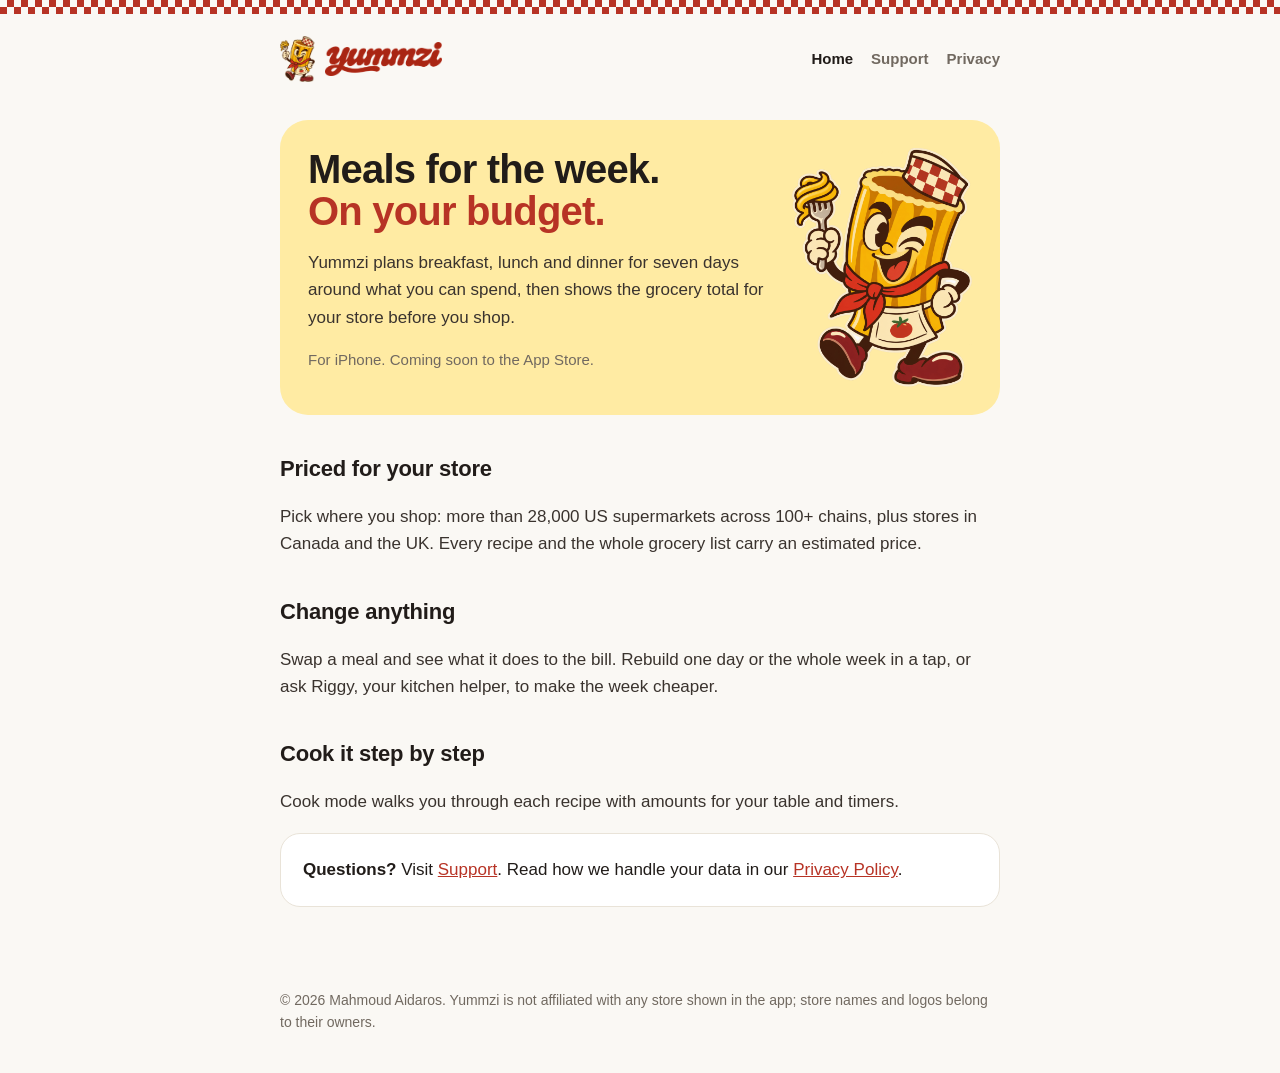
==== index.html @ 8a7d4755 "Yummzi home, support and privacy pages" ====
<!doctype html>
<html lang="en">
<head>
<meta charset="utf-8">
<meta name="viewport" content="width=device-width, initial-scale=1">
<title>Yummzi: meal plans on your budget</title>
<meta name="description" content="Yummzi plans a week of meals around your budget and shows the grocery total for your store before you shop.">
<link rel="icon" href="assets/favicon.png">
<link rel="stylesheet" href="assets/site.css">
</head>
<body>
<div class="checks"></div>
<header>
  <a class="brand" href="./"><img class="mascot" src="assets/riggy.png" alt=""><img class="word" src="assets/wordmark.png" alt="Yummzi"></a>
  <nav><a href="./" aria-current="page">Home</a><a href="support/">Support</a><a href="privacy/">Privacy</a></nav>
</header>
<main>
  <section class="hero">
    <div>
      <h1>Meals for the week.<br><span class="red">On your budget.</span></h1>
      <p>Yummzi plans breakfast, lunch and dinner for seven days around what you can spend, then shows the grocery total for your store before you shop.</p>
      <p class="muted">For iPhone. Coming soon to the App Store.</p>
    </div>
    <img src="assets/riggy.png" alt="Riggy, the Yummzi chef">
  </section>

  <h2>Priced for your store</h2>
  <p>Pick where you shop: more than 28,000 US supermarkets across 100+ chains, plus stores in Canada and the UK. Every recipe and the whole grocery list carry an estimated price.</p>

  <h2>Change anything</h2>
  <p>Swap a meal and see what it does to the bill. Rebuild one day or the whole week in a tap, or ask Riggy, your kitchen helper, to make the week cheaper.</p>

  <h2>Cook it step by step</h2>
  <p>Cook mode walks you through each recipe with amounts for your table and timers.</p>

  <div class="card">
    <strong>Questions?</strong> Visit <a href="support/">Support</a>. Read how we handle your data in our <a href="privacy/">Privacy Policy</a>.
  </div>
</main>
<footer>© 2026 Mahmoud Aidaros. Yummzi is not affiliated with any store shown in the app; store names and logos belong to their owners.</footer>
</body>
</html>
---- assets/site.css ----
:root { --bg: #FAF8F4; --card: #FFFFFF; --ink: #211C19; --muted: #716960; --red: #B73325; --butter: #FFEBA3; --line: #E9E3D8; }
* { box-sizing: border-box; }
body { margin: 0; background: var(--bg); color: var(--ink); font: 17px/1.6 -apple-system, "SF Pro Text", "Helvetica Neue", Arial, sans-serif; }
.checks { height: 14px; background-image: conic-gradient(var(--red) 25%, #FAF8F4 0 50%, var(--red) 0 75%, #FAF8F4 0); background-size: 14px 14px; }
header { display: flex; align-items: center; justify-content: space-between; gap: 16px; max-width: 760px; margin: 0 auto; padding: 22px 20px 8px; }
header a.brand { display: flex; align-items: center; gap: 10px; text-decoration: none; }
header img.mascot { height: 46px; }
header img.word { height: 34px; }
nav { display: flex; gap: 18px; font-size: 15px; }
nav a { color: var(--muted); text-decoration: none; font-weight: 600; }
nav a:hover, nav a[aria-current="page"] { color: var(--ink); }
main { max-width: 760px; margin: 0 auto; padding: 8px 20px 64px; }
h1 { font-size: 40px; line-height: 1.05; letter-spacing: -0.02em; margin: 28px 0 10px; }
h2 { font-size: 22px; letter-spacing: -0.01em; margin: 36px 0 6px; }
h3 { font-size: 17px; margin: 22px 0 4px; }
p, li { color: #3a332e; }
.muted { color: var(--muted); font-size: 15px; }
a { color: var(--red); }
.card { background: var(--card); border: 1px solid var(--line); border-radius: 20px; padding: 22px; margin: 18px 0; }
.hero { display: grid; grid-template-columns: 1fr 180px; gap: 20px; align-items: center; background: var(--butter); border-radius: 28px; padding: 28px; margin-top: 22px; }
.hero h1 { margin-top: 0; }
.hero img { width: 100%; }
.red { color: var(--red); }
form label { display: block; font-weight: 600; margin: 14px 0 6px; font-size: 15px; }
input, textarea, select { width: 100%; font: inherit; border: 1.5px solid #CFC6B8; border-radius: 14px; padding: 12px 14px; background: #fff; color: var(--ink); }
textarea { min-height: 150px; resize: vertical; }
button { margin-top: 16px; font: inherit; font-weight: 700; color: #fff; background: var(--ink); border: 0; border-radius: 999px; padding: 13px 26px; cursor: pointer; }
button[disabled] { opacity: 0.5; cursor: default; }
.note { margin-top: 12px; font-weight: 600; }
footer { max-width: 760px; margin: 0 auto; padding: 0 20px 40px; color: var(--muted); font-size: 14px; }
@media (max-width: 560px) { .hero { grid-template-columns: 1fr; } .hero img { width: 140px; } h1 { font-size: 32px; } nav { gap: 12px; } header img.word { height: 28px; } }
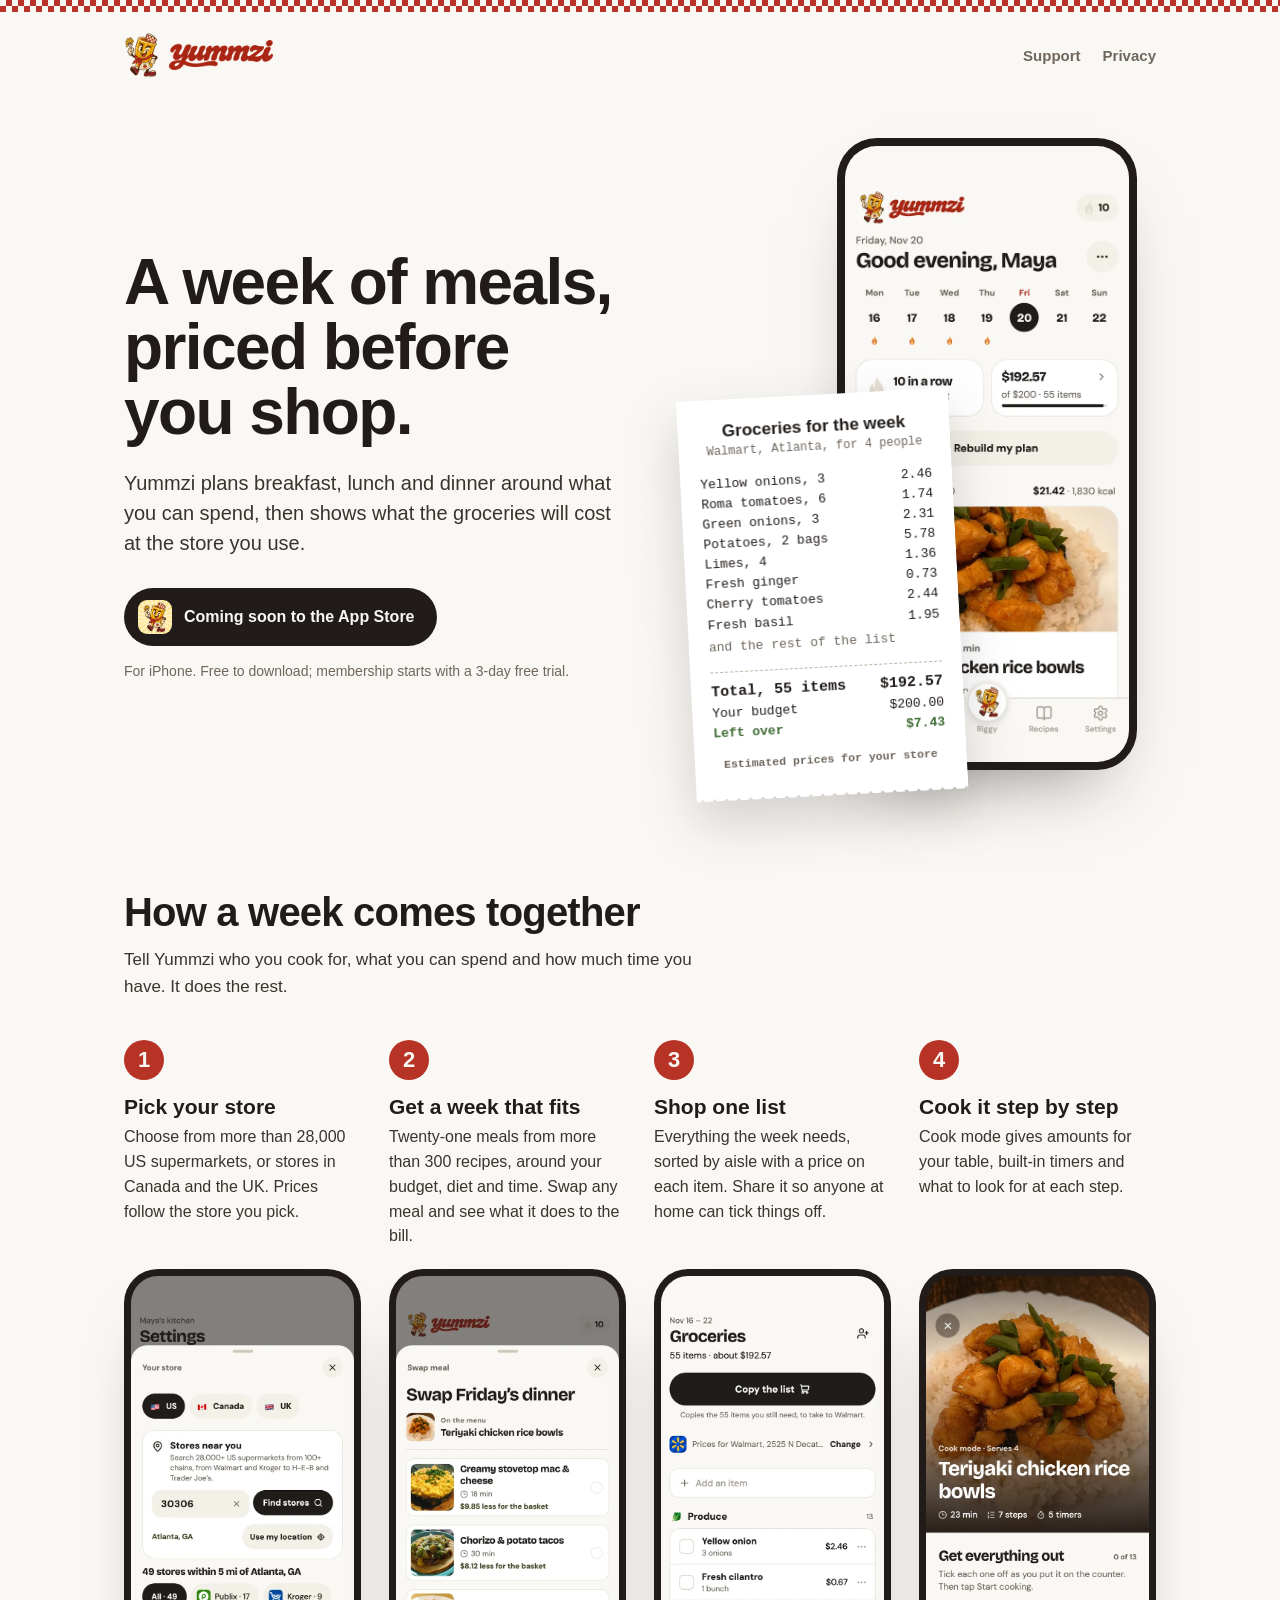
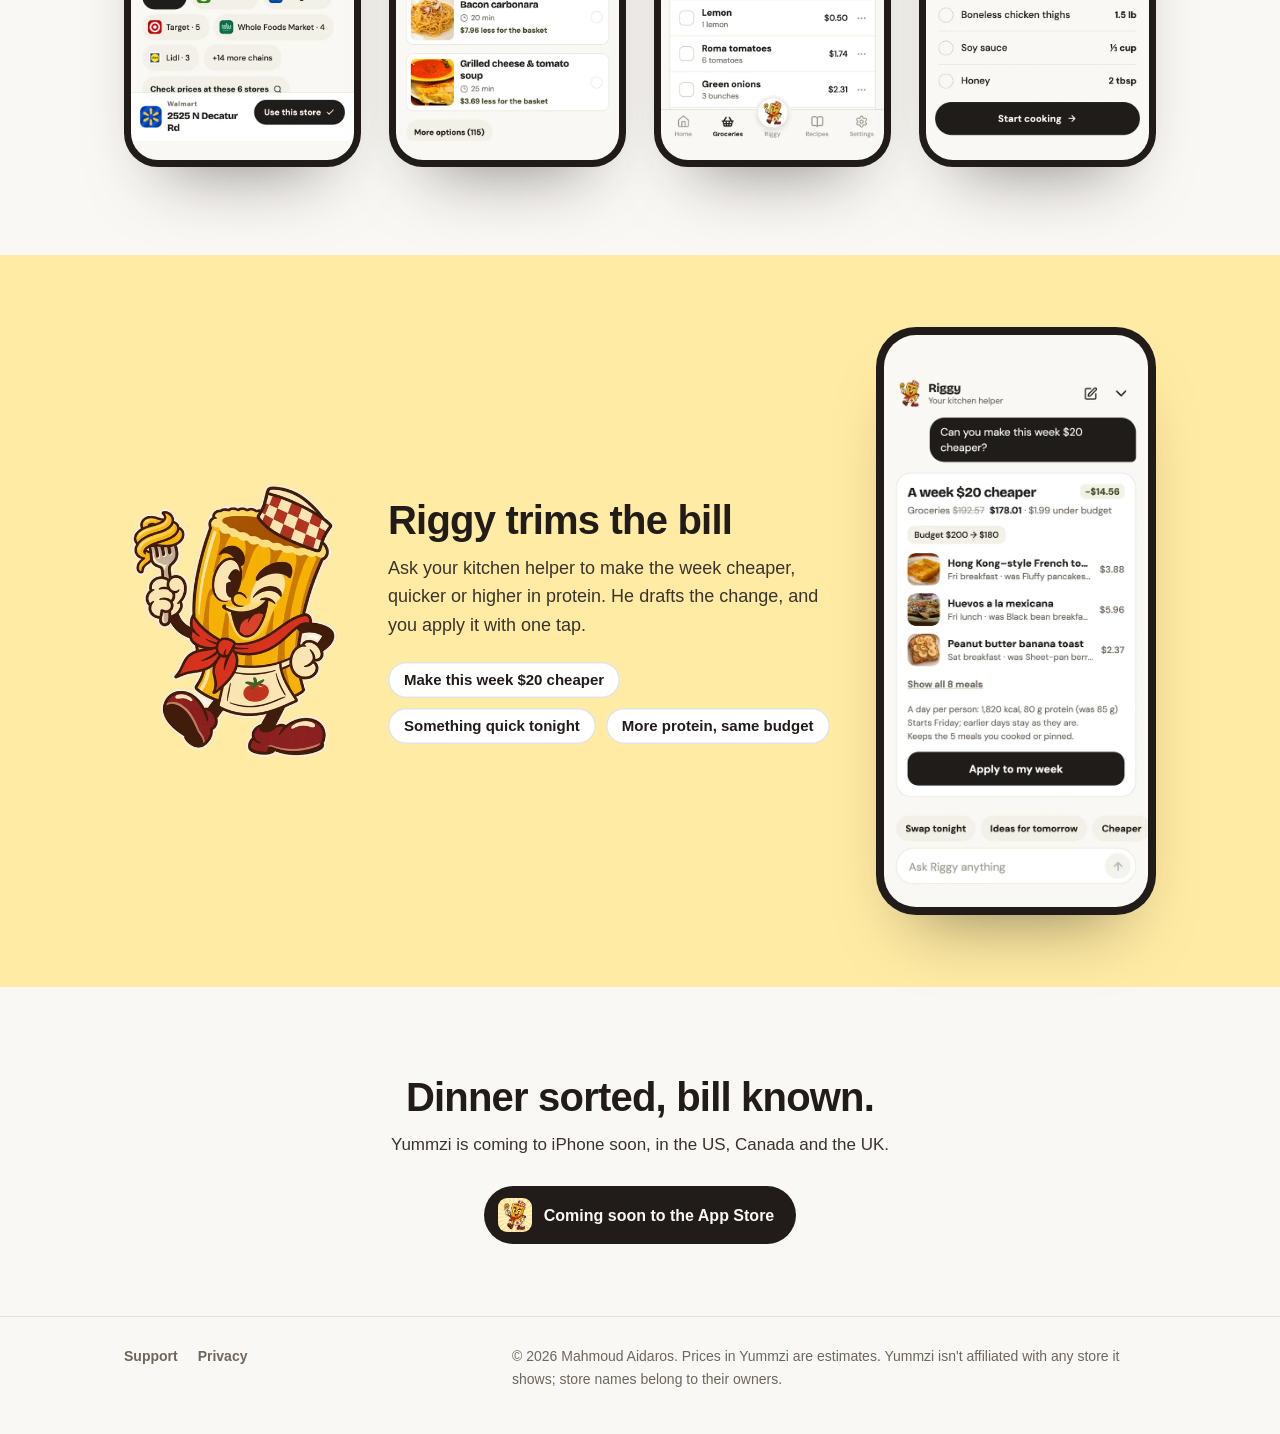
==== commit 9d72d5fd: "Redesign: receipt hero, four-step walkthrough, Riggy band; restyled support and privacy Co-Authored-" ====
--- a/index.html
+++ b/index.html
@@ -4,39 +4,117 @@
 <meta charset="utf-8">
 <meta name="viewport" content="width=device-width, initial-scale=1">
 <title>Yummzi: meal plans on your budget</title>
-<meta name="description" content="Yummzi plans a week of meals around your budget and shows the grocery total for your store before you shop.">
+<meta name="description" content="Yummzi plans a week of meals around what you can spend and shows the grocery total for your store before you shop. For iPhone.">
+<meta name="theme-color" content="#FAF8F4">
+<meta property="og:title" content="Yummzi: a week of meals, priced before you shop">
+<meta property="og:description" content="Plan a week of meals around your budget and see the grocery total for your store before you shop.">
+<meta property="og:image" content="https://mahmoudeidarous.github.io/yummzi-site/assets/og.png">
+<meta property="og:url" content="https://mahmoudeidarous.github.io/yummzi-site/">
+<meta property="og:type" content="website">
+<meta name="twitter:card" content="summary_large_image">
 <link rel="icon" href="assets/favicon.png">
+<link rel="apple-touch-icon" href="assets/icon.png">
 <link rel="stylesheet" href="assets/site.css">
 </head>
 <body>
 <div class="checks"></div>
-<header>
-  <a class="brand" href="./"><img class="mascot" src="assets/riggy.png" alt=""><img class="word" src="assets/wordmark.png" alt="Yummzi"></a>
-  <nav><a href="./" aria-current="page">Home</a><a href="support/">Support</a><a href="privacy/">Privacy</a></nav>
+<header class="bar">
+  <a class="brand" href="./"><img class="mascot" src="assets/riggy-small.png" alt="" width="35" height="46"><img class="word" src="assets/wordmark.png" alt="Yummzi" width="104" height="30"></a>
+  <nav aria-label="Site"><a href="support/">Support</a><a href="privacy/">Privacy</a></nav>
 </header>
+
 <main>
   <section class="hero">
     <div>
-      <h1>Meals for the week.<br><span class="red">On your budget.</span></h1>
-      <p>Yummzi plans breakfast, lunch and dinner for seven days around what you can spend, then shows the grocery total for your store before you shop.</p>
-      <p class="muted">For iPhone. Coming soon to the App Store.</p>
+      <h1>A week of meals, priced before you shop.</h1>
+      <p class="lede">Yummzi plans breakfast, lunch and dinner around what you can spend, then shows what the groceries will cost at the store you use.</p>
+      <span class="soon"><img src="assets/icon.png" alt="" width="34" height="34">Coming soon to the App Store</span>
+      <p class="fine">For iPhone. Free to download; membership starts with a 3-day free trial.</p>
     </div>
-    <img src="assets/riggy.png" alt="Riggy, the Yummzi chef">
+
+    <div class="stage">
+      <figure class="phone">
+        <img src="assets/shots/home.webp" alt="Yummzi's home screen: tonight's dinner, teriyaki chicken rice bowls, and the week's groceries at $192.57 of a $200 budget." width="600" height="1301" fetchpriority="high">
+      </figure>
+      <div class="receipt" role="img" aria-label="An example week's grocery receipt: 55 items, $192.57 against a $200 budget, $7.43 left over.">
+        <div class="paper">
+          <div class="head"><strong>Groceries for the week</strong><span>Walmart, Atlanta, for 4 people</span></div>
+          <dl>
+            <dt>Yellow onions, 3</dt><dd>2.46</dd>
+            <dt>Roma tomatoes, 6</dt><dd>1.74</dd>
+            <dt>Green onions, 3</dt><dd>2.31</dd>
+            <dt>Potatoes, 2 bags</dt><dd>5.78</dd>
+            <dt class="x">Limes, 4</dt><dd class="x">1.36</dd>
+            <dt class="x">Fresh ginger</dt><dd class="x">0.73</dd>
+            <dt>Cherry tomatoes</dt><dd>2.44</dd>
+            <dt>Fresh basil</dt><dd>1.95</dd>
+            <dt class="more">and the rest of the list</dt>
+            <dt class="rule"></dt>
+            <dt class="total">Total, 55 items</dt><dd class="total">$192.57</dd>
+            <dt>Your budget</dt><dd>$200.00</dd>
+            <dt class="left">Left over</dt><dd class="left">$7.43</dd>
+          </dl>
+          <p class="note">Estimated prices for your store</p>
+        </div>
+      </div>
+    </div>
   </section>
 
-  <h2>Priced for your store</h2>
-  <p>Pick where you shop: more than 28,000 US supermarkets across 100+ chains, plus stores in Canada and the UK. Every recipe and the whole grocery list carry an estimated price.</p>
+  <section class="steps" aria-labelledby="how">
+    <h2 id="how">How a week comes together</h2>
+    <p>Tell Yummzi who you cook for, what you can spend and how much time you have. It does the rest.</p>
+    <ol>
+      <li>
+        <h3>Pick your store</h3>
+        <p>Choose from more than 28,000 US supermarkets, or stores in Canada and the UK. Prices follow the store you pick.</p>
+        <figure class="phone"><img src="assets/shots/store.webp" alt="Choosing a store: 49 stores near Atlanta, from Publix to Kroger." width="600" height="1301" loading="lazy"></figure>
+      </li>
+      <li>
+        <h3>Get a week that fits</h3>
+        <p>Twenty-one meals from more than 300 recipes, around your budget, diet and time. Swap any meal and see what it does to the bill.</p>
+        <figure class="phone"><img src="assets/shots/swap.webp" alt="Swapping Friday's dinner, with how much each option saves." width="600" height="1301" loading="lazy"></figure>
+      </li>
+      <li>
+        <h3>Shop one list</h3>
+        <p>Everything the week needs, sorted by aisle with a price on each item. Share it so anyone at home can tick things off.</p>
+        <figure class="phone"><img src="assets/shots/groceries.webp" alt="The grocery list: 55 items, about $192.57, sorted by aisle." width="600" height="1301" loading="lazy"></figure>
+      </li>
+      <li>
+        <h3>Cook it step by step</h3>
+        <p>Cook mode gives amounts for your table, built-in timers and what to look for at each step.</p>
+        <figure class="phone"><img src="assets/shots/cook.webp" alt="Cook mode for teriyaki chicken rice bowls: 23 minutes, 7 steps, 5 timers." width="600" height="1301" loading="lazy"></figure>
+      </li>
+    </ol>
+  </section>
 
-  <h2>Change anything</h2>
-  <p>Swap a meal and see what it does to the bill. Rebuild one day or the whole week in a tap, or ask Riggy, your kitchen helper, to make the week cheaper.</p>
+  <section class="riggy" aria-labelledby="riggy">
+    <div class="inner">
+      <img class="mascot" src="assets/riggy.webp" alt="Riggy, a cartoon rigatoni chef in a checked hat" width="398" height="520" loading="lazy">
+      <div>
+        <h2 id="riggy">Riggy trims the bill</h2>
+        <p>Ask your kitchen helper to make the week cheaper, quicker or higher in protein. He drafts the change, and you apply it with one tap.</p>
+        <ul class="asks" aria-label="Things you can ask Riggy">
+          <li>Make this week $20 cheaper</li>
+          <li>Something quick tonight</li>
+          <li>More protein, same budget</li>
+        </ul>
+      </div>
+      <figure class="phone shot"><img src="assets/shots/riggy.webp" alt="Riggy drafting a week that is $14.56 cheaper, with Apply to my week." width="600" height="1301" loading="lazy"></figure>
+    </div>
+  </section>
 
-  <h2>Cook it step by step</h2>
-  <p>Cook mode walks you through each recipe with amounts for your table and timers.</p>
+  <section class="closing">
+    <h2>Dinner sorted, bill known.</h2>
+    <p>Yummzi is coming to iPhone soon, in the US, Canada and the UK.</p>
+    <span class="soon"><img src="assets/icon.png" alt="" width="34" height="34">Coming soon to the App Store</span>
+  </section>
+</main>
 
-  <div class="card">
-    <strong>Questions?</strong> Visit <a href="support/">Support</a>. Read how we handle your data in our <a href="privacy/">Privacy Policy</a>.
+<footer>
+  <div class="inner">
+    <nav aria-label="Footer"><a href="support/">Support</a><a href="privacy/">Privacy</a></nav>
+    <p>© 2026 Mahmoud Aidaros. Prices in Yummzi are estimates. Yummzi isn't affiliated with any store it shows; store names belong to their owners.</p>
   </div>
-</main>
-<footer>© 2026 Mahmoud Aidaros. Yummzi is not affiliated with any store shown in the app; store names and logos belong to their owners.</footer>
+</footer>
 </body>
 </html>
--- a/assets/site.css
+++ b/assets/site.css
@@ -1,31 +1,157 @@
-:root { --bg: #FAF8F4; --card: #FFFFFF; --ink: #211C19; --muted: #716960; --red: #B73325; --butter: #FFEBA3; --line: #E9E3D8; }
+/* Yummzi site. Brand colours from the app (src/ui.tsx); Apple's rounded system face for
+   headings, the plain system face for reading, and a typewriter face only on the receipt. */
+:root {
+  color-scheme: light;
+  --cream: #FAF8F4;
+  --paper: #FFFFFF;
+  --ink: #211C19;
+  --body: #3A332E;
+  --muted: #6F665D;
+  --tomato: #B73325;
+  --tomato-deep: #962819;
+  --butter: #FFEBA3;
+  --basil: #3E6B34;
+  --line: #E7E0D4;
+  --round: ui-rounded, "SF Pro Rounded", -apple-system, BlinkMacSystemFont, "Segoe UI", Roboto, sans-serif;
+  --text: -apple-system, BlinkMacSystemFont, "SF Pro Text", "Segoe UI", Roboto, "Helvetica Neue", Arial, sans-serif;
+  --till: ui-monospace, "SF Mono", Menlo, Consolas, "Courier New", monospace;
+}
 * { box-sizing: border-box; }
-body { margin: 0; background: var(--bg); color: var(--ink); font: 17px/1.6 -apple-system, "SF Pro Text", "Helvetica Neue", Arial, sans-serif; }
-.checks { height: 14px; background-image: conic-gradient(var(--red) 25%, #FAF8F4 0 50%, var(--red) 0 75%, #FAF8F4 0); background-size: 14px 14px; }
-header { display: flex; align-items: center; justify-content: space-between; gap: 16px; max-width: 760px; margin: 0 auto; padding: 22px 20px 8px; }
-header a.brand { display: flex; align-items: center; gap: 10px; text-decoration: none; }
-header img.mascot { height: 46px; }
-header img.word { height: 34px; }
-nav { display: flex; gap: 18px; font-size: 15px; }
-nav a { color: var(--muted); text-decoration: none; font-weight: 600; }
-nav a:hover, nav a[aria-current="page"] { color: var(--ink); }
-main { max-width: 760px; margin: 0 auto; padding: 8px 20px 64px; }
-h1 { font-size: 40px; line-height: 1.05; letter-spacing: -0.02em; margin: 28px 0 10px; }
-h2 { font-size: 22px; letter-spacing: -0.01em; margin: 36px 0 6px; }
-h3 { font-size: 17px; margin: 22px 0 4px; }
-p, li { color: #3a332e; }
+html { -webkit-text-size-adjust: 100%; }
+body { margin: 0; background: var(--cream); color: var(--ink); font: 17px/1.6 var(--text); -webkit-font-smoothing: antialiased; }
+img { max-width: 100%; display: block; }
+a { color: var(--tomato); text-underline-offset: 3px; }
+a:hover { color: var(--tomato-deep); }
+:focus-visible { outline: 3px solid var(--tomato); outline-offset: 3px; border-radius: 6px; }
+
+/* Riggy's hat, as a band along the top. */
+.checks { height: 12px; background-image: conic-gradient(var(--tomato) 25%, var(--cream) 0 50%, var(--tomato) 0 75%, var(--cream) 0); background-size: 12px 12px; }
+
+.bar { display: flex; align-items: center; justify-content: space-between; gap: 16px; max-width: 1080px; margin: 0 auto; padding: 20px 24px; }
+.brand { display: flex; align-items: center; gap: 10px; text-decoration: none; }
+.brand .mascot { height: 46px; width: auto; }
+.brand .word { height: 30px; width: auto; }
+.bar nav { display: flex; gap: 22px; font: 600 15px/1 var(--text); }
+.bar nav a { color: var(--muted); text-decoration: none; padding: 8px 0; }
+.bar nav a:hover, .bar nav a[aria-current="page"] { color: var(--ink); }
+
+h1, h2, h3 { font-family: var(--round); color: var(--ink); text-wrap: balance; }
+
+/* ---------- Home ---------- */
+.hero { max-width: 1080px; margin: 0 auto; padding: 40px 24px 72px; display: grid; grid-template-columns: minmax(0, 1.05fr) minmax(0, 1fr); gap: 48px; align-items: center; }
+.hero h1 { font-size: clamp(40px, 5.6vw, 64px); line-height: 1.02; letter-spacing: -0.025em; font-weight: 800; margin: 0 0 22px; }
+.hero .lede { font-size: 20px; line-height: 1.5; color: var(--body); max-width: 30em; margin: 0 0 30px; }
+.soon { display: inline-flex; align-items: center; gap: 12px; background: var(--ink); color: var(--cream); border-radius: 999px; padding: 12px 22px 12px 14px; font: 700 16px/1.2 var(--round); }
+.soon img { width: 34px; height: 34px; border-radius: 9px; }
+.fine { margin: 14px 0 0; font-size: 14px; color: var(--muted); }
+
+.stage { position: relative; display: flex; justify-content: flex-end; padding-bottom: 24px; }
+.stage .phone { width: min(300px, 70%); margin-right: 4%; }
+.receipt { position: absolute; left: 0; bottom: 0; width: min(272px, 58%); filter: drop-shadow(0 22px 26px rgba(33, 28, 25, 0.18)); }
+.receipt .paper { position: relative; background: var(--paper); padding: 22px 20px 18px; font: 13px/1.55 var(--till); color: var(--ink); transform: rotate(-3deg); transform-origin: top left; }
+.receipt .paper::after { content: ""; position: absolute; left: 0; right: 0; bottom: -9px; height: 10px; background: linear-gradient(-45deg, transparent 6px, var(--paper) 0) 0 0 / 12px 10px repeat-x, linear-gradient(45deg, transparent 6px, var(--paper) 0) 0 0 / 12px 10px repeat-x; }
+.receipt .head { text-align: center; margin-bottom: 12px; }
+.receipt .head strong { display: block; font: 800 17px/1.2 var(--round); }
+.receipt .head span { color: var(--muted); font-size: 12px; }
+.receipt dl { margin: 0; display: grid; grid-template-columns: 1fr auto; column-gap: 12px; }
+.receipt dt, .receipt dd { margin: 0; }
+.receipt dd { text-align: right; font-variant-numeric: tabular-nums; }
+.receipt .more { grid-column: 1 / -1; color: var(--muted); padding: 2px 0 6px; }
+.receipt .rule { grid-column: 1 / -1; border-top: 1.5px dashed #BDB4A6; margin: 8px 0; }
+.receipt .total { font-weight: 700; font-size: 15px; }
+.receipt .left { color: var(--basil); font-weight: 700; }
+.receipt .note { margin: 12px 0 0; text-align: center; color: var(--muted); font-size: 11.5px; }
+
+.phone { margin: 0; border-radius: 40px; background: var(--ink); padding: 8px; box-shadow: 0 40px 70px -40px rgba(33, 28, 25, 0.55); }
+.phone img { border-radius: 32px; width: 100%; height: auto; aspect-ratio: 1179 / 2556; }
+
+/* The one moment of motion: the receipt prints once. */
+@media (prefers-reduced-motion: no-preference) {
+  .receipt .paper { animation: print 1.15s cubic-bezier(0.22, 1, 0.36, 1) 0.35s both; }
+  @keyframes print { from { clip-path: inset(0 0 100% 0); translate: 0 -18px; } to { clip-path: inset(0 0 -20px 0); translate: 0 0; } }
+}
+
+.steps { max-width: 1080px; margin: 0 auto; padding: 24px 24px 88px; }
+.steps > h2, .riggy h2, .closing h2 { font-size: clamp(30px, 3.6vw, 40px); line-height: 1.1; letter-spacing: -0.02em; font-weight: 800; margin: 0 0 12px; }
+.steps > p { color: var(--body); max-width: 34em; margin: 0 0 40px; }
+.steps ol { list-style: none; margin: 0; padding: 0; display: grid; grid-template-columns: repeat(4, minmax(0, 1fr)); gap: 28px; counter-reset: step; }
+.steps li { counter-increment: step; display: flex; flex-direction: column; }
+.steps li::before { content: counter(step); font: 800 22px/1 var(--round); color: var(--cream); background: var(--tomato); width: 40px; height: 40px; border-radius: 50%; display: grid; place-items: center; margin-bottom: 14px; }
+.steps h3 { font-size: 21px; line-height: 1.2; margin: 0 0 6px; font-weight: 800; }
+.steps li p { margin: 0 0 20px; color: var(--body); font-size: 16px; line-height: 1.55; }
+.steps .phone { margin-top: auto; border-radius: 34px; padding: 7px; }
+.steps .phone img { border-radius: 27px; }
+
+.riggy { background: var(--butter); }
+.riggy .inner { max-width: 1080px; margin: 0 auto; padding: 72px 24px; display: grid; grid-template-columns: 220px minmax(0, 1fr) 280px; gap: 44px; align-items: center; }
+.riggy .mascot { width: 100%; height: auto; }
+.riggy p { color: var(--body); font-size: 18px; margin: 0 0 22px; max-width: 30em; }
+.asks { display: flex; flex-wrap: wrap; gap: 10px; margin: 0; padding: 0; list-style: none; }
+.asks li { background: var(--paper); border-radius: 999px; padding: 9px 16px; font: 600 15px/1.2 var(--text); color: var(--ink); box-shadow: inset 0 0 0 1.5px rgba(33, 28, 25, 0.12); }
+
+.closing { max-width: 1080px; margin: 0 auto; padding: 88px 24px 72px; text-align: center; }
+.closing p { color: var(--body); margin: 0 auto 28px; max-width: 30em; }
+
+/* ---------- Support and privacy ---------- */
+.page { max-width: 700px; margin: 0 auto; padding: 24px 24px 72px; }
+.page h1 { font-size: clamp(36px, 5vw, 48px); line-height: 1.05; letter-spacing: -0.025em; font-weight: 800; margin: 16px 0 14px; }
+.page h2 { font-size: 26px; line-height: 1.2; letter-spacing: -0.01em; font-weight: 800; margin: 48px 0 8px; }
+.page h3 { font-size: 19px; line-height: 1.3; font-weight: 800; margin: 28px 0 4px; }
+.page p, .page li { color: var(--body); }
+.page ul { padding-left: 22px; }
+.page li { margin: 6px 0; }
 .muted { color: var(--muted); font-size: 15px; }
-a { color: var(--red); }
-.card { background: var(--card); border: 1px solid var(--line); border-radius: 20px; padding: 22px; margin: 18px 0; }
-.hero { display: grid; grid-template-columns: 1fr 180px; gap: 20px; align-items: center; background: var(--butter); border-radius: 28px; padding: 28px; margin-top: 22px; }
-.hero h1 { margin-top: 0; }
-.hero img { width: 100%; }
-.red { color: var(--red); }
-form label { display: block; font-weight: 600; margin: 14px 0 6px; font-size: 15px; }
-input, textarea, select { width: 100%; font: inherit; border: 1.5px solid #CFC6B8; border-radius: 14px; padding: 12px 14px; background: #fff; color: var(--ink); }
+.card { background: var(--paper); border-radius: 24px; padding: 26px; margin: 24px 0; box-shadow: 0 1px 0 var(--line), 0 18px 40px -30px rgba(33, 28, 25, 0.35); }
+form label { display: block; font-weight: 700; margin: 16px 0 6px; font-size: 15px; }
+form label:first-child { margin-top: 0; }
+input, textarea, select { width: 100%; font: inherit; border: 1.5px solid #D3CABC; border-radius: 14px; padding: 12px 14px; background: var(--paper); color: var(--ink); }
+input:focus, textarea:focus, select:focus { border-color: var(--ink); outline: none; box-shadow: 0 0 0 3px rgba(183, 51, 37, 0.18); }
 textarea { min-height: 150px; resize: vertical; }
-button { margin-top: 16px; font: inherit; font-weight: 700; color: #fff; background: var(--ink); border: 0; border-radius: 999px; padding: 13px 26px; cursor: pointer; }
+button { margin-top: 18px; font: 700 16px/1.2 var(--round); color: var(--cream); background: var(--ink); border: 0; border-radius: 999px; padding: 14px 28px; cursor: pointer; }
+button:hover { background: #3A322D; }
 button[disabled] { opacity: 0.5; cursor: default; }
-.note { margin-top: 12px; font-weight: 600; }
-footer { max-width: 760px; margin: 0 auto; padding: 0 20px 40px; color: var(--muted); font-size: 14px; }
-@media (max-width: 560px) { .hero { grid-template-columns: 1fr; } .hero img { width: 140px; } h1 { font-size: 32px; } nav { gap: 12px; } header img.word { height: 28px; } }
+.note { margin: 12px 0 0; font-weight: 600; }
+
+footer { border-top: 1px solid var(--line); }
+footer .inner { max-width: 1080px; margin: 0 auto; padding: 28px 24px 44px; display: flex; flex-wrap: wrap; gap: 10px 28px; justify-content: space-between; color: var(--muted); font-size: 14px; }
+footer nav { display: flex; gap: 20px; }
+footer nav a { color: var(--muted); text-decoration: none; font-weight: 600; }
+footer nav a:hover { color: var(--ink); }
+footer p { margin: 0; max-width: 46em; }
+
+@media (max-width: 960px) {
+  .steps ol { grid-template-columns: repeat(2, minmax(0, 1fr)); gap: 40px 24px; }
+  .riggy .inner { grid-template-columns: 160px minmax(0, 1fr); }
+  .riggy .shot { display: none; }
+}
+@media (max-width: 900px) {
+  .hero { grid-template-columns: 1fr; gap: 40px; padding-top: 16px; }
+  .stage { width: 100%; max-width: 520px; margin: 0 auto; }
+  .stage .phone { width: 58%; margin-right: 0; margin-left: 42%; }
+  .receipt { width: 64%; }
+  .receipt .paper { font-size: 12px; padding: 18px 16px 14px; }
+}
+@media (max-width: 760px) {
+  .riggy .inner { grid-template-columns: 1fr; padding: 56px 24px; gap: 20px; }
+  .riggy .mascot { width: 140px; }
+}
+@media (max-width: 520px) {
+  body { font-size: 16px; }
+  .bar { padding: 16px; }
+  .brand .mascot { height: 38px; }
+  .brand .word { height: 24px; }
+  .bar nav { gap: 16px; }
+  .hero, .steps, .closing, .page { padding-left: 16px; padding-right: 16px; }
+  .hero .lede { font-size: 18px; }
+  .steps ol { grid-template-columns: 1fr; gap: 44px; }
+  .steps .phone { width: 58%; }
+  .stage .phone { width: 56%; margin-left: 44%; }
+  .receipt { width: 68%; }
+  .receipt .paper { font-size: 10.5px; padding: 14px 12px 12px; }
+  .receipt dl { column-gap: 8px; }
+  .receipt .head strong { font-size: 14px; }
+  .receipt .head span { font-size: 10.5px; }
+  .receipt .total { font-size: 12px; }
+  .receipt .note { font-size: 10px; }
+  .receipt .x { display: none; }
+}
